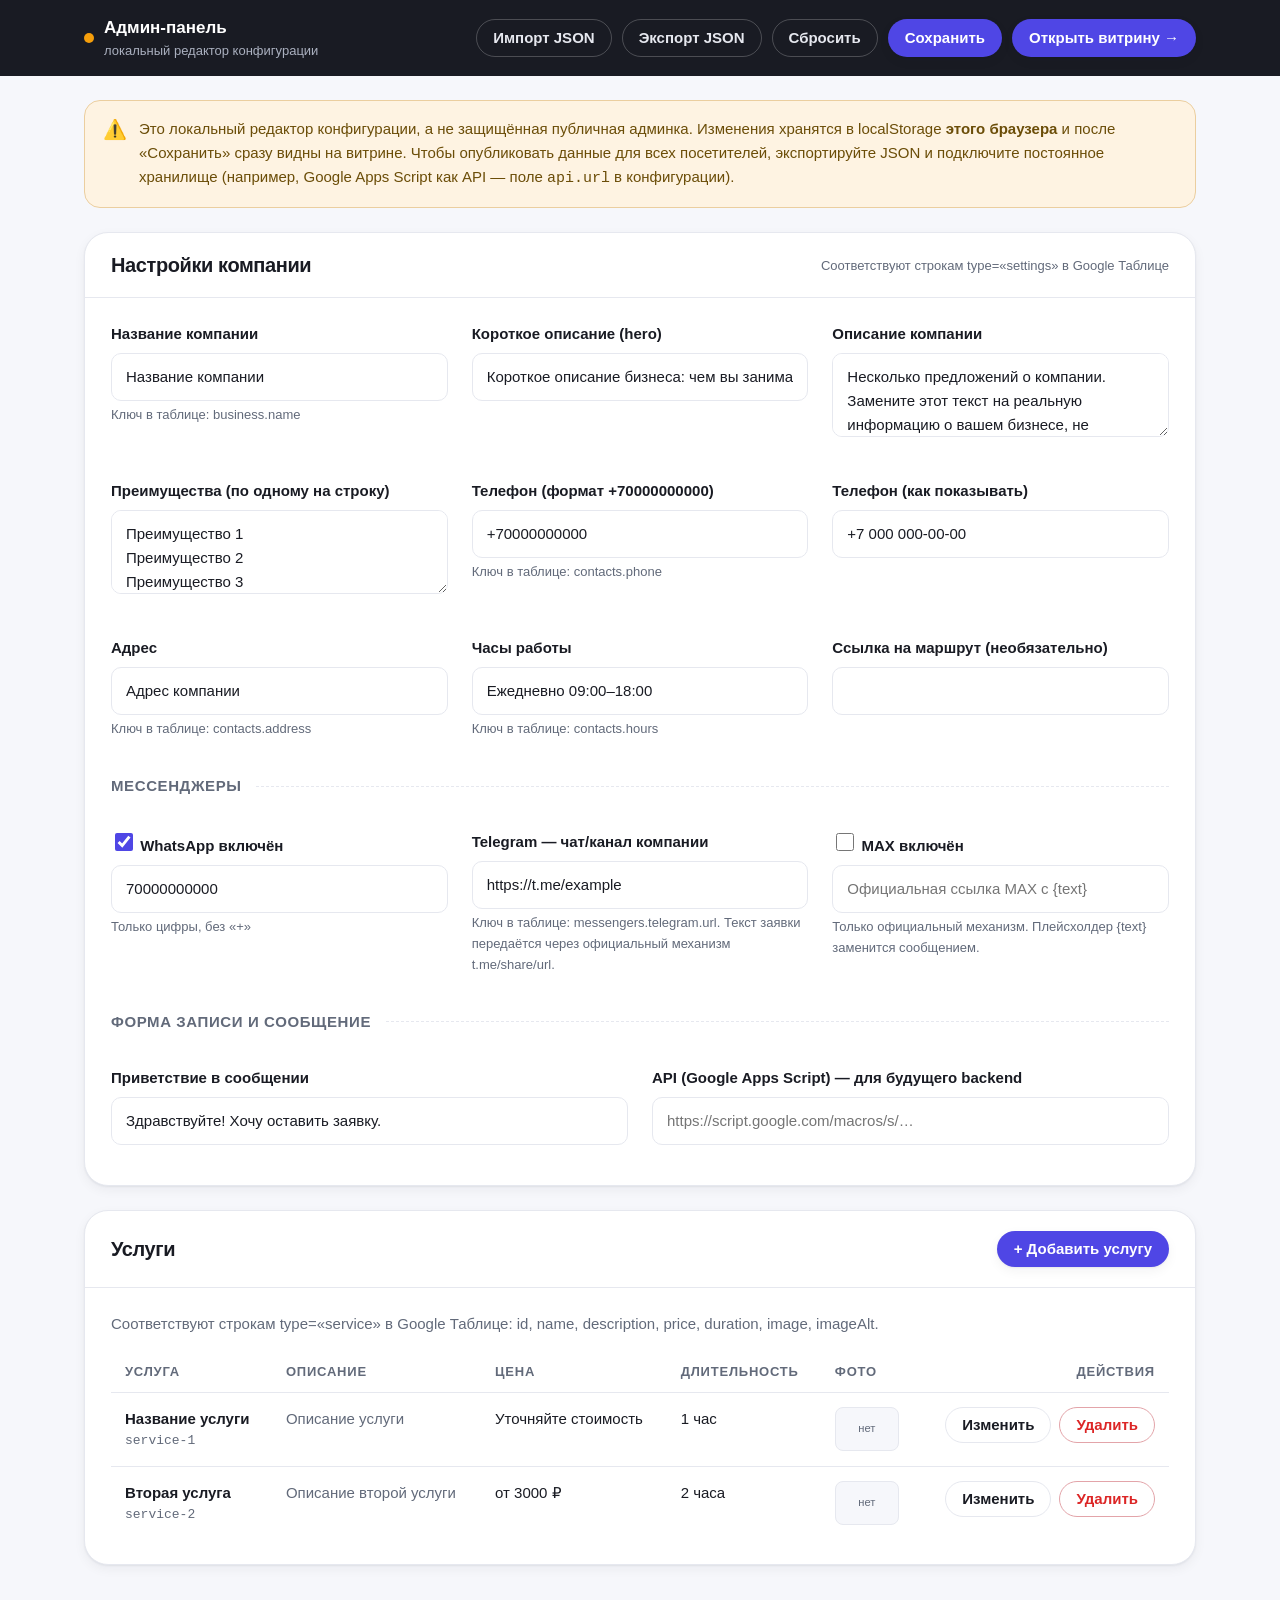
==== admin.html @ 51bff117 "Initialize business website project" ====
<!DOCTYPE html>
<html lang="ru">
<head>
  <meta charset="UTF-8" />
  <meta name="viewport" content="width=device-width, initial-scale=1.0" />
  <title>Админ-панель — локальный редактор конфигурации</title>
  <link rel="stylesheet" href="css/main.css" />
  <link rel="stylesheet" href="css/admin.css" />
</head>
<body class="admin-body">

  <!-- ======================= Верхняя панель ======================= -->
  <header class="admin-topbar">
    <div class="admin-topbar__inner">
      <div class="admin-topbar__title">
        <span class="dot" aria-hidden="true"></span>
        <span>
          Админ-панель
          <small id="admin-subtitle">локальный редактор конфигурации</small>
        </span>
      </div>
      <div class="admin-topbar__actions">
        <button class="btn btn--ghost" type="button" id="btn-import">Импорт JSON</button>
        <button class="btn btn--ghost" type="button" id="btn-export">Экспорт JSON</button>
        <button class="btn btn--ghost" type="button" id="btn-reset">Сбросить</button>
        <button class="btn btn--primary" type="button" id="btn-save">Сохранить</button>
        <a class="btn btn--primary" href="index.html">Открыть витрину →</a>
      </div>
    </div>
  </header>

  <div class="container">
    <div class="admin-banner" role="note">
      <span class="icon" aria-hidden="true">⚠️</span>
      <span>
        Это локальный редактор конфигурации, а не защищённая публичная админка.
        Изменения хранятся в localStorage <b>этого браузера</b> и после «Сохранить»
        сразу видны на витрине. Чтобы опубликовать данные для всех посетителей,
        экспортируйте JSON и подключите постоянное хранилище (например,
        Google Apps Script как API — поле <code>api.url</code> в конфигурации).
      </span>
    </div>
  </div>

  <main class="admin-main">

    <!-- ======================= Настройки ======================= -->
    <section class="panel" id="panel-settings">
      <div class="panel__head">
        <h2>Настройки компании</h2>
        <span class="hint">Соответствуют строкам type=«settings» в Google Таблице</span>
      </div>
      <div class="panel__body">
        <div class="settings-grid">
          <div class="field">
            <label for="set-name">Название компании</label>
            <input type="text" id="set-name" data-setting="business.name" />
            <span class="desc">Ключ в таблице: business.name</span>
          </div>

          <div class="field">
            <label for="set-tagline">Короткое описание (hero)</label>
            <input type="text" id="set-tagline" data-setting="business.tagline" />
          </div>

          <div class="field">
            <label for="set-description">Описание компании</label>
            <textarea id="set-description" data-setting="business.description"></textarea>
          </div>

          <div class="field">
            <label for="set-features">Преимущества (по одному на строку)</label>
            <textarea id="set-features" data-setting="business.features.list"></textarea>
          </div>

          <div class="field">
            <label for="set-phone">Телефон (формат +70000000000)</label>
            <input type="text" id="set-phone" data-setting="contacts.phone" />
            <span class="desc">Ключ в таблице: contacts.phone</span>
          </div>

          <div class="field">
            <label for="set-phone-display">Телефон (как показывать)</label>
            <input type="text" id="set-phone-display" data-setting="contacts.phoneDisplay" />
          </div>

          <div class="field">
            <label for="set-address">Адрес</label>
            <input type="text" id="set-address" data-setting="contacts.address" />
            <span class="desc">Ключ в таблице: contacts.address</span>
          </div>

          <div class="field">
            <label for="set-hours">Часы работы</label>
            <input type="text" id="set-hours" data-setting="contacts.hours" />
            <span class="desc">Ключ в таблице: contacts.hours</span>
          </div>

          <div class="field">
            <label for="set-map">Ссылка на маршрут (необязательно)</label>
            <input type="text" id="set-map" data-setting="contacts.mapUrl" />
          </div>

          <fieldset class="fieldset">
            <legend>Мессенджеры</legend>
            <div class="settings-grid">
              <div class="field">
                <label class="field--check">
                  <input type="checkbox" id="set-wa-enabled" data-setting="messengers.whatsapp.enabled" />
                  WhatsApp включён
                </label>
                <input type="text" id="set-wa-phone" data-setting="messengers.whatsapp.phone"
                       placeholder="70000000000" aria-label="Телефон WhatsApp (только цифры)" />
                <span class="desc">Только цифры, без «+»</span>
              </div>

              <div class="field">
                <label for="set-tg-chat">Telegram — чат/канал компании</label>
                <input type="text" id="set-tg-chat" data-setting="messengers.telegram.chatUrl" />
                <span class="desc">Ключ в таблице: messengers.telegram.url. Текст заявки передаётся
                  через официальный механизм t.me/share/url.</span>
              </div>

              <div class="field">
                <label class="field--check">
                  <input type="checkbox" id="set-max-enabled" data-setting="messengers.max.enabled" />
                  MAX включён
                </label>
                <input type="text" id="set-max-template" data-setting="messengers.max.linkTemplate"
                       placeholder="Официальная ссылка MAX с {text}" aria-label="Шаблон ссылки MAX" />
                <span class="desc">Только официальный механизм. Плейсхолдер {text} заменится сообщением.</span>
              </div>
            </div>
          </fieldset>

          <fieldset class="fieldset">
            <legend>Форма записи и сообщение</legend>
            <div class="settings-grid">
              <div class="field">
                <label for="set-greeting">Приветствие в сообщении</label>
                <input type="text" id="set-greeting" data-setting="booking.message.greeting" />
              </div>
              <div class="field">
                <label for="set-api">API (Google Apps Script) — для будущего backend</label>
                <input type="text" id="set-api" data-setting="api.url" placeholder="https://script.google.com/macros/s/…" />
              </div>
            </div>
          </fieldset>
        </div>
      </div>
    </section>

    <!-- ======================= Услуги ======================= -->
    <section class="panel" id="panel-services">
      <div class="panel__head">
        <h2>Услуги</h2>
        <button class="btn btn--primary btn--sm" type="button" id="btn-add-service">+ Добавить услугу</button>
      </div>
      <div class="panel__body">
        <p class="hint" style="color:var(--c-muted);font-size:var(--text-sm);margin:0 0 16px">
          Соответствуют строкам type=«service» в Google Таблице: id, name, description,
          price, duration, image, imageAlt.
        </p>
        <div class="table-wrap">
          <table class="services">
            <thead>
              <tr>
                <th>Услуга</th>
                <th>Описание</th>
                <th>Цена</th>
                <th>Длительность</th>
                <th>Фото</th>
                <th style="text-align:right">Действия</th>
              </tr>
            </thead>
            <tbody id="services-tbody"></tbody>
          </table>
          <div class="empty-state" id="services-empty" hidden>
            Услуг пока нет. Нажмите «Добавить услугу».
          </div>
        </div>
      </div>
    </section>
  </main>

  <!-- ======================= Модальное окно услуги ======================= -->
  <div class="modal-overlay" id="service-overlay" hidden>
    <div class="modal modal--form" role="dialog" aria-modal="true" aria-labelledby="service-modal-title">
      <div class="modal__head">
        <h2 id="service-modal-title">Услуга</h2>
        <button class="close" type="button" data-close aria-label="Закрыть окно">✕</button>
      </div>
      <div class="modal__body">
        <form id="service-form" novalidate>
          <input type="hidden" id="svc-id" />

          <div class="field">
            <label for="svc-name">Название <span class="req" aria-hidden="true">*</span></label>
            <input type="text" id="svc-name" data-svc="name" />
            <p class="error-msg"></p>
          </div>

          <div class="field">
            <label for="svc-desc">Описание</label>
            <textarea id="svc-desc" data-svc="description"></textarea>
          </div>

          <div class="settings-grid" style="grid-template-columns:1fr 1fr">
            <div class="field">
              <label for="svc-price">Цена</label>
              <input type="text" id="svc-price" data-svc="price" placeholder="Уточняйте стоимость / от 3000 ₽" />
            </div>
            <div class="field">
              <label for="svc-duration">Длительность</label>
              <input type="text" id="svc-duration" data-svc="duration" placeholder="1 час" />
            </div>
          </div>

          <div class="settings-grid" style="grid-template-columns:1fr 1fr">
            <div class="field">
              <label for="svc-image">URL изображения</label>
              <input type="text" id="svc-image" data-svc="image" placeholder="images/service.jpg" />
            </div>
            <div class="field">
              <label for="svc-image-alt">Alt-текст изображения</label>
              <input type="text" id="svc-image-alt" data-svc="imageAlt" />
            </div>
          </div>
        </form>
      </div>
      <div class="modal__foot">
        <button class="btn btn--ghost" type="button" data-close>Отмена</button>
        <button class="btn btn--primary" type="button" id="svc-save">Сохранить услугу</button>
      </div>
    </div>
  </div>

  <input type="file" id="import-file" accept=".json,application/json" hidden />

  <script src="js/config.js"></script>
  <script src="js/common.js"></script>
  <script src="js/storage.js"></script>
  <script src="js/admin.js"></script>
</body>
</html>
---- css/main.css ----
/* =====================================================================
 * main.css — дизайн-токены и стили витрины (index.html).
 * Значения цветов дублируют config.js (design.colors) и могут быть
 * переопределены из конфигурации во время работы страницы.
 * ===================================================================== */

:root {
  /* Цвета */
  --c-primary: #4f46e5;
  --c-primary-dark: #4338ca;
  --c-primary-soft: rgba(79, 70, 229, 0.1);
  --c-accent: #f59e0b;
  --c-bg: #f6f7fb;
  --c-surface: #ffffff;
  --c-ink: #191b23;
  --c-muted: #626a7a;
  --c-line: #e6e8ef;
  --c-success: #16a34a;
  --c-danger: #dc2626;

  /* Геометрия */
  --radius-sm: 10px;
  --radius: 16px;
  --radius-lg: 24px;
  --shadow-sm: 0 1px 2px rgba(25, 27, 35, 0.06), 0 4px 12px rgba(25, 27, 35, 0.05);
  --shadow-md: 0 6px 16px rgba(25, 27, 35, 0.08), 0 16px 40px rgba(25, 27, 35, 0.08);
  --shadow-lg: 0 12px 32px rgba(25, 27, 35, 0.14), 0 32px 80px rgba(25, 27, 35, 0.12);

  /* Типографика */
  --font: 'Inter', -apple-system, 'Segoe UI', Roboto, 'Helvetica Neue', Arial, sans-serif;
  --text-xs: 0.8125rem;
  --text-sm: 0.9375rem;
  --text-md: 1.0625rem;
  --text-lg: 1.25rem;
  --text-xl: clamp(1.75rem, 4vw, 2.5rem);
  --text-hero: clamp(2.1rem, 5.5vw, 3.6rem);

  --header-h: 72px;
  --content-w: 1160px;
}

/* ---------- База ---------- */

*,
*::before,
*::after {
  box-sizing: border-box;
}

html {
  scroll-behavior: smooth;
}

body {
  margin: 0;
  font-family: var(--font);
  font-size: var(--text-md);
  line-height: 1.6;
  color: var(--c-ink);
  background: var(--c-bg);
  -webkit-font-smoothing: antialiased;
}

img {
  max-width: 100%;
  display: block;
}

a {
  color: var(--c-primary);
  text-decoration: none;
}

a:hover {
  text-decoration: underline;
}

h1,
h2,
h3 {
  line-height: 1.2;
  letter-spacing: -0.02em;
  margin: 0 0 0.5em;
}

h1 {
  font-size: var(--text-hero);
  font-weight: 800;
}

h2 {
  font-size: var(--text-xl);
  font-weight: 750;
}

p {
  margin: 0 0 1em;
}

:focus-visible {
  outline: 3px solid color-mix(in srgb, var(--c-primary) 45%, transparent);
  outline-offset: 2px;
  border-radius: 4px;
}

.container {
  max-width: var(--content-w);
  margin: 0 auto;
  padding: 0 24px;
}

.section {
  padding: 88px 0;
}

.section--tinted {
  background: var(--c-surface);
}

.section-head {
  max-width: 640px;
  margin-bottom: 44px;
}

.section-head .kicker {
  display: inline-block;
  font-size: var(--text-xs);
  font-weight: 700;
  letter-spacing: 0.08em;
  text-transform: uppercase;
  color: var(--c-primary);
  margin-bottom: 10px;
}

.section-head p {
  color: var(--c-muted);
  margin: 0;
}

/* ---------- Кнопки ---------- */

.btn {
  display: inline-flex;
  align-items: center;
  justify-content: center;
  gap: 8px;
  padding: 12px 22px;
  border: 1px solid transparent;
  border-radius: 999px;
  font: inherit;
  font-weight: 650;
  line-height: 1.2;
  cursor: pointer;
  transition: transform 0.15s ease, background-color 0.15s ease, border-color 0.15s ease,
    color 0.15s ease, box-shadow 0.15s ease;
  user-select: none;
}

.btn:hover {
  text-decoration: none;
  transform: translateY(-1px);
}

.btn:active {
  transform: translateY(0);
}

.btn--primary {
  background: var(--c-primary);
  color: #fff;
  box-shadow: var(--shadow-sm);
}

.btn--primary:hover {
  background: var(--c-primary-dark);
  box-shadow: var(--shadow-md);
}

.btn--ghost {
  background: transparent;
  border-color: var(--c-line);
  color: var(--c-ink);
}

.btn--ghost:hover {
  border-color: var(--c-primary);
  color: var(--c-primary);
}

.btn--whatsapp {
  background: #25d366;
  color: #fff;
}

.btn--whatsapp:hover {
  background: #1ebe5b;
}

.btn--telegram {
  background: #2aabee;
  color: #fff;
}

.btn--telegram:hover {
  background: #2296d3;
}

.btn--max {
  background: #6b4eff;
  color: #fff;
}

.btn--max:hover {
  background: #5b3df0;
}

.btn--sm {
  padding: 8px 16px;
  font-size: var(--text-sm);
}

.btn--block {
  width: 100%;
}

.btn:disabled {
  opacity: 0.55;
  cursor: not-allowed;
  transform: none;
}

/* ---------- Шапка ---------- */

.header {
  position: sticky;
  top: 0;
  z-index: 50;
  height: var(--header-h);
  background: color-mix(in srgb, var(--c-surface) 82%, transparent);
  backdrop-filter: blur(14px);
  -webkit-backdrop-filter: blur(14px);
  border-bottom: 1px solid var(--c-line);
}

.header__inner {
  height: 100%;
  display: flex;
  align-items: center;
  gap: 28px;
}

.logo {
  display: flex;
  align-items: center;
  gap: 10px;
  font-weight: 800;
  font-size: var(--text-lg);
  color: var(--c-ink);
  letter-spacing: -0.02em;
}

.logo:hover {
  text-decoration: none;
}

.logo__mark {
  width: 34px;
  height: 34px;
  border-radius: 10px;
  background: linear-gradient(135deg, var(--c-primary), #8b5cf6);
  color: #fff;
  display: grid;
  place-items: center;
  font-size: 0.95em;
}

.nav {
  display: flex;
  gap: 22px;
  margin-left: auto;
}

.nav a {
  color: var(--c-muted);
  font-weight: 550;
  font-size: var(--text-sm);
  transition: color 0.15s ease;
}

.nav a:hover {
  color: var(--c-ink);
  text-decoration: none;
}

.header__phone {
  font-weight: 700;
  color: var(--c-ink);
  white-space: nowrap;
}

.burger {
  display: none;
  flex-direction: column;
  gap: 5px;
  background: none;
  border: 0;
  padding: 10px 6px;
  cursor: pointer;
}

.burger span {
  display: block;
  width: 22px;
  height: 2px;
  border-radius: 2px;
  background: var(--c-ink);
  transition: transform 0.2s ease, opacity 0.2s ease;
}

.burger[aria-expanded='true'] span:nth-child(1) {
  transform: translateY(7px) rotate(45deg);
}

.burger[aria-expanded='true'] span:nth-child(2) {
  opacity: 0;
}

.burger[aria-expanded='true'] span:nth-child(3) {
  transform: translateY(-7px) rotate(-45deg);
}

/* ---------- Hero ---------- */

.hero {
  position: relative;
  overflow: hidden;
  padding: 96px 0 104px;
}

.hero::before {
  content: '';
  position: absolute;
  inset: 0;
  background:
    radial-gradient(48rem 24rem at 82% -10%, rgba(139, 92, 246, 0.16), transparent 60%),
    radial-gradient(40rem 22rem at -8% 18%, rgba(79, 70, 229, 0.14), transparent 60%);
  pointer-events: none;
}

.hero__grid {
  position: relative;
  display: grid;
  grid-template-columns: 1.15fr 0.85fr;
  gap: 56px;
  align-items: center;
}

.hero__badge {
  display: inline-flex;
  align-items: center;
  gap: 8px;
  background: var(--c-surface);
  border: 1px solid var(--c-line);
  border-radius: 999px;
  padding: 7px 16px;
  font-size: var(--text-xs);
  font-weight: 650;
  color: var(--c-muted);
  box-shadow: var(--shadow-sm);
  margin-bottom: 22px;
}

.hero__badge .dot {
  width: 8px;
  height: 8px;
  border-radius: 50%;
  background: var(--c-success);
  box-shadow: 0 0 0 3px rgba(22, 163, 74, 0.18);
}

.hero__title {
  margin-bottom: 18px;
}

.hero__title .accent {
  background: linear-gradient(120deg, var(--c-primary), #8b5cf6);
  -webkit-background-clip: text;
  background-clip: text;
  color: transparent;
}

.hero__text {
  color: var(--c-muted);
  font-size: var(--text-lg);
  max-width: 34em;
  margin-bottom: 30px;
}

.hero__actions {
  display: flex;
  flex-wrap: wrap;
  gap: 14px;
  margin-bottom: 26px;
}

.hero__trust {
  display: flex;
  flex-wrap: wrap;
  gap: 8px 26px;
  color: var(--c-muted);
  font-size: var(--text-sm);
}

.hero__trust .item {
  display: inline-flex;
  align-items: center;
  gap: 8px;
}

.hero__trust svg {
  color: var(--c-primary);
  flex: none;
}

.hero__visual {
  position: relative;
}

.hero__card {
  background: linear-gradient(160deg, var(--c-primary), #7c3aed 55%, #4338ca);
  border-radius: var(--radius-lg);
  padding: 42px 38px;
  color: #fff;
  box-shadow: var(--shadow-lg);
  min-height: 380px;
  display: flex;
  flex-direction: column;
  justify-content: flex-end;
  position: relative;
  overflow: hidden;
}

.hero__card::after {
  content: '';
  position: absolute;
  width: 340px;
  height: 340px;
  border-radius: 50%;
  border: 46px solid rgba(255, 255, 255, 0.08);
  top: -120px;
  right: -120px;
}

.hero__card .figure {
  position: relative;
  z-index: 1;
}

.hero__card .big {
  font-size: 3rem;
  line-height: 1;
  font-weight: 800;
  letter-spacing: -0.03em;
  margin-bottom: 10px;
}

.hero__card .small {
  opacity: 0.85;
  font-size: var(--text-sm);
}

.hero__float {
  position: absolute;
  background: var(--c-surface);
  border-radius: var(--radius);
  box-shadow: var(--shadow-md);
  padding: 14px 18px;
  font-size: var(--text-sm);
  display: flex;
  align-items: center;
  gap: 12px;
}

.hero__float--hours {
  left: -26px;
  bottom: 34px;
}

.hero__float--rating {
  right: -16px;
  top: 44px;
}

.hero__float .icon {
  width: 40px;
  height: 40px;
  border-radius: 12px;
  display: grid;
  place-items: center;
  background: var(--c-primary-soft);
  color: var(--c-primary);
  flex: none;
}

.hero__float .label {
  color: var(--c-muted);
  font-size: var(--text-xs);
}

.hero__float .value {
  font-weight: 700;
}

/* ---------- Услуги ---------- */

.services-grid {
  display: grid;
  grid-template-columns: repeat(auto-fill, minmax(270px, 1fr));
  gap: 22px;
}

.service-card {
  background: var(--c-surface);
  border: 1px solid var(--c-line);
  border-radius: var(--radius-lg);
  padding: 26px;
  box-shadow: var(--shadow-sm);
  display: flex;
  flex-direction: column;
  gap: 12px;
  transition: transform 0.2s ease, box-shadow 0.2s ease, border-color 0.2s ease;
}

.service-card:hover {
  transform: translateY(-4px);
  box-shadow: var(--shadow-md);
  border-color: color-mix(in srgb, var(--c-primary) 30%, var(--c-line));
}

.service-card__media {
  height: 150px;
  border-radius: var(--radius);
  overflow: hidden;
  background:
    radial-gradient(18rem 8rem at 20% 0%, rgba(79, 70, 229, 0.16), transparent 60%),
    radial-gradient(16rem 8rem at 90% 100%, rgba(245, 158, 11, 0.14), transparent 60%),
    var(--c-bg);
  position: relative;
}

.service-card__media img {
  width: 100%;
  height: 100%;
  object-fit: cover;
}

.service-card__media .placeholder {
  position: absolute;
  inset: 0;
  display: grid;
  place-items: center;
  color: var(--c-primary);
}

.service-card__meta {
  display: flex;
  align-items: center;
  justify-content: space-between;
  gap: 10px;
}

.service-card h3 {
  margin: 0;
  font-size: var(--text-lg);
}

.badge {
  display: inline-block;
  background: var(--c-primary-soft);
  color: var(--c-primary);
  font-weight: 700;
  font-size: var(--text-xs);
  padding: 5px 12px;
  border-radius: 999px;
  white-space: nowrap;
}

.badge--price {
  background: color-mix(in srgb, var(--c-accent) 14%, transparent);
  color: #92610a;
}

.service-card__desc {
  color: var(--c-muted);
  font-size: var(--text-sm);
  margin: 0;
  flex: 1;
}

.service-card__footer {
  display: flex;
  align-items: center;
  justify-content: space-between;
  gap: 12px;
  margin-top: auto;
  padding-top: 8px;
  border-top: 1px solid var(--c-line);
}

.service-card__duration {
  display: inline-flex;
  align-items: center;
  gap: 6px;
  color: var(--c-muted);
  font-size: var(--text-sm);
}

/* ---------- О компании ---------- */

.about-grid {
  display: grid;
  grid-template-columns: 1fr 1fr;
  gap: 56px;
  align-items: center;
}

.about-media {
  border-radius: var(--radius-lg);
  background:
    radial-gradient(20rem 12rem at 80% 10%, rgba(139, 92, 246, 0.18), transparent 60%),
    linear-gradient(160deg, #eef0fb, #fdf6ea);
  min-height: 360px;
  display: grid;
  place-items: center;
  color: var(--c-muted);
  font-size: var(--text-sm);
  box-shadow: var(--shadow-sm);
}

.feature-list {
  list-style: none;
  margin: 0 0 28px;
  padding: 0;
  display: grid;
  gap: 14px;
}

.feature-list li {
  display: flex;
  gap: 12px;
  align-items: flex-start;
}

.feature-list .check {
  flex: none;
  width: 26px;
  height: 26px;
  border-radius: 50%;
  background: var(--c-primary-soft);
  color: var(--c-primary);
  display: grid;
  place-items: center;
  margin-top: 2px;
}

.feature-list .text {
  font-weight: 600;
}

.feature-list .text small {
  display: block;
  font-weight: 400;
  color: var(--c-muted);
}

/* ---------- Контакты ---------- */

.contacts-grid {
  display: grid;
  grid-template-columns: repeat(auto-fit, minmax(240px, 1fr));
  gap: 22px;
}

.contact-card {
  background: var(--c-surface);
  border: 1px solid var(--c-line);
  border-radius: var(--radius-lg);
  padding: 26px;
  box-shadow: var(--shadow-sm);
}

.contact-card .icon {
  width: 44px;
  height: 44px;
  border-radius: 14px;
  background: var(--c-primary-soft);
  color: var(--c-primary);
  display: grid;
  place-items: center;
  margin-bottom: 16px;
}

.contact-card h3 {
  font-size: var(--text-md);
  margin-bottom: 6px;
}

.contact-card p {
  color: var(--c-muted);
  font-size: var(--text-sm);
  margin: 0;
}

.contact-card a {
  font-weight: 600;
}

.messenger-row {
  display: flex;
  flex-wrap: wrap;
  gap: 10px;
  margin-top: 28px;
}

/* ---------- Футер ---------- */

.footer {
  background: #12141c;
  color: #b9bfcc;
  padding: 56px 0 32px;
}

.footer a {
  color: #b9bfcc;
}

.footer a:hover {
  color: #fff;
}

.footer__grid {
  display: grid;
  grid-template-columns: 2fr 1fr 1fr;
  gap: 40px;
  padding-bottom: 36px;
  border-bottom: 1px solid rgba(255, 255, 255, 0.08);
}

.footer h4 {
  color: #fff;
  margin: 0 0 14px;
  font-size: var(--text-sm);
  letter-spacing: 0.04em;
  text-transform: uppercase;
}

.footer ul {
  list-style: none;
  margin: 0;
  padding: 0;
  display: grid;
  gap: 10px;
  font-size: var(--text-sm);
}

.footer__bottom {
  padding-top: 24px;
  display: flex;
  flex-wrap: wrap;
  gap: 12px 28px;
  justify-content: space-between;
  font-size: var(--text-xs);
  color: #7d8494;
}

/* ---------- Модальное окно ---------- */

.modal-overlay {
  position: fixed;
  inset: 0;
  z-index: 100;
  background: rgba(18, 20, 28, 0.55);
  backdrop-filter: blur(6px);
  -webkit-backdrop-filter: blur(6px);
  display: flex;
  align-items: center;
  justify-content: center;
  padding: 20px;
  opacity: 0;
  pointer-events: none;
  transition: opacity 0.2s ease;
}

.modal-overlay.is-open {
  opacity: 1;
  pointer-events: auto;
}

.modal {
  background: var(--c-surface);
  border-radius: var(--radius-lg);
  box-shadow: var(--shadow-lg);
  width: 100%;
  max-width: 640px;
  max-height: calc(100vh - 40px);
  display: flex;
  flex-direction: column;
  transform: translateY(14px) scale(0.98);
  transition: transform 0.22s ease;
}

.modal-overlay.is-open .modal {
  transform: translateY(0) scale(1);
}

.modal__head {
  display: flex;
  align-items: flex-start;
  justify-content: space-between;
  gap: 16px;
  padding: 26px 30px 0;
}

.modal__head h2 {
  margin: 0;
}

.modal__head .close {
  flex: none;
  width: 38px;
  height: 38px;
  border-radius: 50%;
  border: 1px solid var(--c-line);
  background: var(--c-surface);
  cursor: pointer;
  font-size: 1.1rem;
  color: var(--c-muted);
  transition: background-color 0.15s ease, color 0.15s ease;
}

.modal__head .close:hover {
  background: var(--c-bg);
  color: var(--c-ink);
}

.modal__body {
  padding: 18px 30px 26px;
  overflow-y: auto;
}

.modal__intro {
  color: var(--c-muted);
  font-size: var(--text-sm);
  margin: 0 0 20px;
}

.field {
  margin-bottom: 16px;
}

.field label {
  display: block;
  font-weight: 650;
  font-size: var(--text-sm);
  margin-bottom: 7px;
}

.field label .req {
  color: var(--c-danger);
}

.field input,
.field select,
.field textarea {
  width: 100%;
  font: inherit;
  font-size: var(--text-sm);
  color: var(--c-ink);
  background: var(--c-surface);
  border: 1px solid var(--c-line);
  border-radius: var(--radius-sm);
  padding: 11px 14px;
  transition: border-color 0.15s ease, box-shadow 0.15s ease;
}

.field textarea {
  min-height: 84px;
  resize: vertical;
}

.field input:focus,
.field select:focus,
.field textarea:focus {
  outline: none;
  border-color: var(--c-primary);
  box-shadow: 0 0 0 3px var(--c-primary-soft);
}

.field .error-msg {
  display: none;
  color: var(--c-danger);
  font-size: var(--text-xs);
  margin-top: 6px;
}

.field.is-invalid input,
.field.is-invalid select,
.field.is-invalid textarea {
  border-color: var(--c-danger);
}

.field.is-invalid .error-msg {
  display: block;
}

/* Предпросмотр сообщения */

.preview {
  background: var(--c-bg);
  border: 1px solid var(--c-line);
  border-radius: var(--radius);
  padding: 16px 18px;
  margin-top: 6px;
}

.preview__label {
  font-size: var(--text-xs);
  font-weight: 700;
  letter-spacing: 0.06em;
  text-transform: uppercase;
  color: var(--c-muted);
  margin-bottom: 8px;
}

.preview__text {
  font-size: var(--text-sm);
  white-space: pre-wrap;
  word-break: break-word;
  font-family: var(--font);
}

.preview__text:empty::before {
  content: 'Сообщение появится здесь…';
  color: var(--c-muted);
}

.send-row {
  display: grid;
  grid-template-columns: repeat(auto-fit, minmax(150px, 1fr));
  gap: 10px;
  margin-top: 16px;
}

.modal__note {
  margin: 14px 0 0;
  font-size: var(--text-xs);
  color: var(--c-muted);
}

/* ---------- Тост-уведомления ---------- */

.toast-host {
  position: fixed;
  right: 20px;
  bottom: 20px;
  z-index: 200;
  display: flex;
  flex-direction: column;
  gap: 10px;
  max-width: min(92vw, 360px);
}

.toast {
  background: var(--c-ink);
  color: #fff;
  border-radius: var(--radius-sm);
  padding: 13px 18px;
  font-size: var(--text-sm);
  box-shadow: var(--shadow-lg);
  opacity: 1;
  transition: opacity 0.3s ease, transform 0.3s ease;
}

.toast--ok::before {
  content: '✓ ';
  color: #4ade80;
  font-weight: 800;
}

.toast--error::before {
  content: '✕ ';
  color: #f87171;
  font-weight: 800;
}

.toast--hide {
  opacity: 0;
  transform: translateY(6px);
}

/* ---------- Адаптив ---------- */

@media (max-width: 980px) {
  .hero__grid {
    grid-template-columns: 1fr;
    gap: 40px;
  }

  .hero__visual {
    max-width: 480px;
  }

  .about-grid {
    grid-template-columns: 1fr;
    gap: 32px;
  }

  .footer__grid {
    grid-template-columns: 1fr 1fr;
  }

  .header__phone {
    display: none;
  }
}

@media (max-width: 760px) {
  .nav {
    position: fixed;
    top: var(--header-h);
    left: 0;
    right: 0;
    flex-direction: column;
    gap: 0;
    background: var(--c-surface);
    border-bottom: 1px solid var(--c-line);
    padding: 8px 0;
    transform: translateY(-8px);
    opacity: 0;
    pointer-events: none;
    transition: opacity 0.2s ease, transform 0.2s ease;
  }

  .nav.is-open {
    opacity: 1;
    transform: translateY(0);
    pointer-events: auto;
  }

  .nav a {
    padding: 13px 24px;
  }

  .burger {
    display: flex;
    margin-left: auto;
  }

  .header__cta {
    display: none;
  }

  .section {
    padding: 64px 0;
  }

  .hero {
    padding: 64px 0 72px;
  }

  .hero__float--hours {
    left: 0;
  }

  .hero__float--rating {
    right: 0;
  }

  .footer__grid {
    grid-template-columns: 1fr;
    gap: 28px;
  }

  .modal__head,
  .modal__body {
    padding-left: 20px;
    padding-right: 20px;
  }
}

/* ---------- Доступность ---------- */

@media (prefers-reduced-motion: reduce) {
  html {
    scroll-behavior: auto;
  }

  *,
  *::before,
  *::after {
    animation-duration: 0.01ms !important;
    animation-iteration-count: 1 !important;
    transition-duration: 0.01ms !important;
  }
}
---- css/admin.css ----
/* =====================================================================
 * admin.css — стили локальной админ-панели (admin.html).
 * Подключается ПОСЛЕ main.css и использует его дизайн-токены.
 * ===================================================================== */

.admin-body {
  background: var(--c-bg);
}

/* ---------- Верхняя панель ---------- */

.admin-topbar {
  position: sticky;
  top: 0;
  z-index: 50;
  background: var(--c-ink);
  color: #fff;
}

.admin-topbar__inner {
  max-width: var(--content-w);
  margin: 0 auto;
  padding: 14px 24px;
  display: flex;
  align-items: center;
  gap: 18px;
  flex-wrap: wrap;
}

.admin-topbar__title {
  display: flex;
  align-items: center;
  gap: 10px;
  font-weight: 750;
  font-size: var(--text-md);
}

.admin-topbar__title .dot {
  width: 10px;
  height: 10px;
  border-radius: 50%;
  background: var(--c-accent);
}

.admin-topbar__title small {
  display: block;
  font-size: var(--text-xs);
  font-weight: 500;
  color: #aab0bf;
}

.admin-topbar__actions {
  margin-left: auto;
  display: flex;
  gap: 10px;
  flex-wrap: wrap;
}

.admin-topbar .btn {
  font-size: var(--text-sm);
  padding: 9px 16px;
}

.admin-topbar .btn--ghost {
  border-color: rgba(255, 255, 255, 0.22);
  color: #e6e8ef;
}

.admin-topbar .btn--ghost:hover {
  border-color: #fff;
  color: #fff;
}

/* ---------- Информационный баннер ---------- */

.admin-banner {
  display: flex;
  gap: 12px;
  align-items: flex-start;
  background: color-mix(in srgb, var(--c-accent) 12%, var(--c-surface));
  border: 1px solid color-mix(in srgb, var(--c-accent) 35%, var(--c-line));
  border-radius: var(--radius);
  padding: 16px 18px;
  margin: 24px 0 0;
  font-size: var(--text-sm);
  color: #6b4d08;
}

.admin-banner .icon {
  flex: none;
  font-size: 1.2rem;
  line-height: 1.4;
}

/* ---------- Раскладка ---------- */

.admin-main {
  max-width: var(--content-w);
  margin: 0 auto;
  padding: 24px 24px 80px;
  display: grid;
  gap: 24px;
}

.panel {
  background: var(--c-surface);
  border: 1px solid var(--c-line);
  border-radius: var(--radius-lg);
  box-shadow: var(--shadow-sm);
  overflow: hidden;
}

.panel__head {
  display: flex;
  align-items: center;
  justify-content: space-between;
  gap: 16px;
  padding: 20px 26px;
  border-bottom: 1px solid var(--c-line);
}

.panel__head h2 {
  margin: 0;
  font-size: var(--text-lg);
}

.panel__head .hint {
  color: var(--c-muted);
  font-size: var(--text-xs);
  font-weight: 500;
  margin-top: 3px;
}

.panel__body {
  padding: 24px 26px;
}

/* ---------- Формы настроек ---------- */

.settings-grid {
  display: grid;
  grid-template-columns: repeat(auto-fit, minmax(300px, 1fr));
  gap: 18px 24px;
}

.fieldset {
  grid-column: 1 / -1;
  border: 0;
  margin: 0;
  padding: 18px 0 0;
  border-top: 1px dashed var(--c-line);
}

.fieldset legend {
  font-weight: 750;
  font-size: var(--text-sm);
  padding: 0 14px 0 0;
  color: var(--c-muted);
  letter-spacing: 0.04em;
  text-transform: uppercase;
}

.fieldset .settings-grid {
  margin-top: 14px;
}

.field--check {
  display: flex;
  align-items: center;
  gap: 10px;
  font-weight: 600;
  font-size: var(--text-sm);
}

.field--check input {
  width: 18px;
  height: 18px;
  accent-color: var(--c-primary);
}

.field .desc {
  display: block;
  color: var(--c-muted);
  font-size: var(--text-xs);
  font-weight: 400;
  margin-top: 4px;
}

/* ---------- Таблица услуг ---------- */

.table-wrap {
  overflow-x: auto;
}

table.services {
  width: 100%;
  border-collapse: collapse;
  font-size: var(--text-sm);
  min-width: 720px;
}

table.services th {
  text-align: left;
  font-size: var(--text-xs);
  letter-spacing: 0.06em;
  text-transform: uppercase;
  color: var(--c-muted);
  padding: 10px 14px;
  border-bottom: 1px solid var(--c-line);
}

table.services td {
  padding: 14px;
  border-bottom: 1px solid var(--c-line);
  vertical-align: top;
}

table.services tr:last-child td {
  border-bottom: 0;
}

table.services tbody tr {
  transition: background-color 0.15s ease;
}

table.services tbody tr:hover {
  background: var(--c-bg);
}

.service-cell__name {
  font-weight: 700;
}

.service-cell__id {
  display: block;
  color: var(--c-muted);
  font-size: var(--text-xs);
  font-family: ui-monospace, 'Cascadia Code', Consolas, monospace;
}

.service-cell__muted {
  color: var(--c-muted);
}

.thumb {
  width: 64px;
  height: 44px;
  border-radius: 8px;
  object-fit: cover;
  border: 1px solid var(--c-line);
  background: var(--c-bg);
}

.thumb--empty {
  display: grid;
  place-items: center;
  color: var(--c-muted);
  font-size: 0.7rem;
}

.row-actions {
  display: flex;
  gap: 8px;
  white-space: nowrap;
}

.btn--danger {
  background: transparent;
  border-color: color-mix(in srgb, var(--c-danger) 35%, var(--c-line));
  color: var(--c-danger);
}

.btn--danger:hover {
  background: var(--c-danger);
  border-color: var(--c-danger);
  color: #fff;
}

.empty-state {
  padding: 40px 20px;
  text-align: center;
  color: var(--c-muted);
  font-size: var(--text-sm);
}

/* ---------- Модальное окно услуги ---------- */

.modal--form {
  max-width: 560px;
}

.modal__foot {
  display: flex;
  justify-content: flex-end;
  gap: 10px;
  padding: 0 30px 26px;
}

@media (max-width: 760px) {
  .modal__foot,
  .modal__head,
  .modal__body {
    padding-left: 20px;
    padding-right: 20px;
  }

  .admin-topbar__actions {
    margin-left: 0;
    width: 100%;
  }

  .panel__head,
  .panel__body {
    padding: 18px;
  }
}
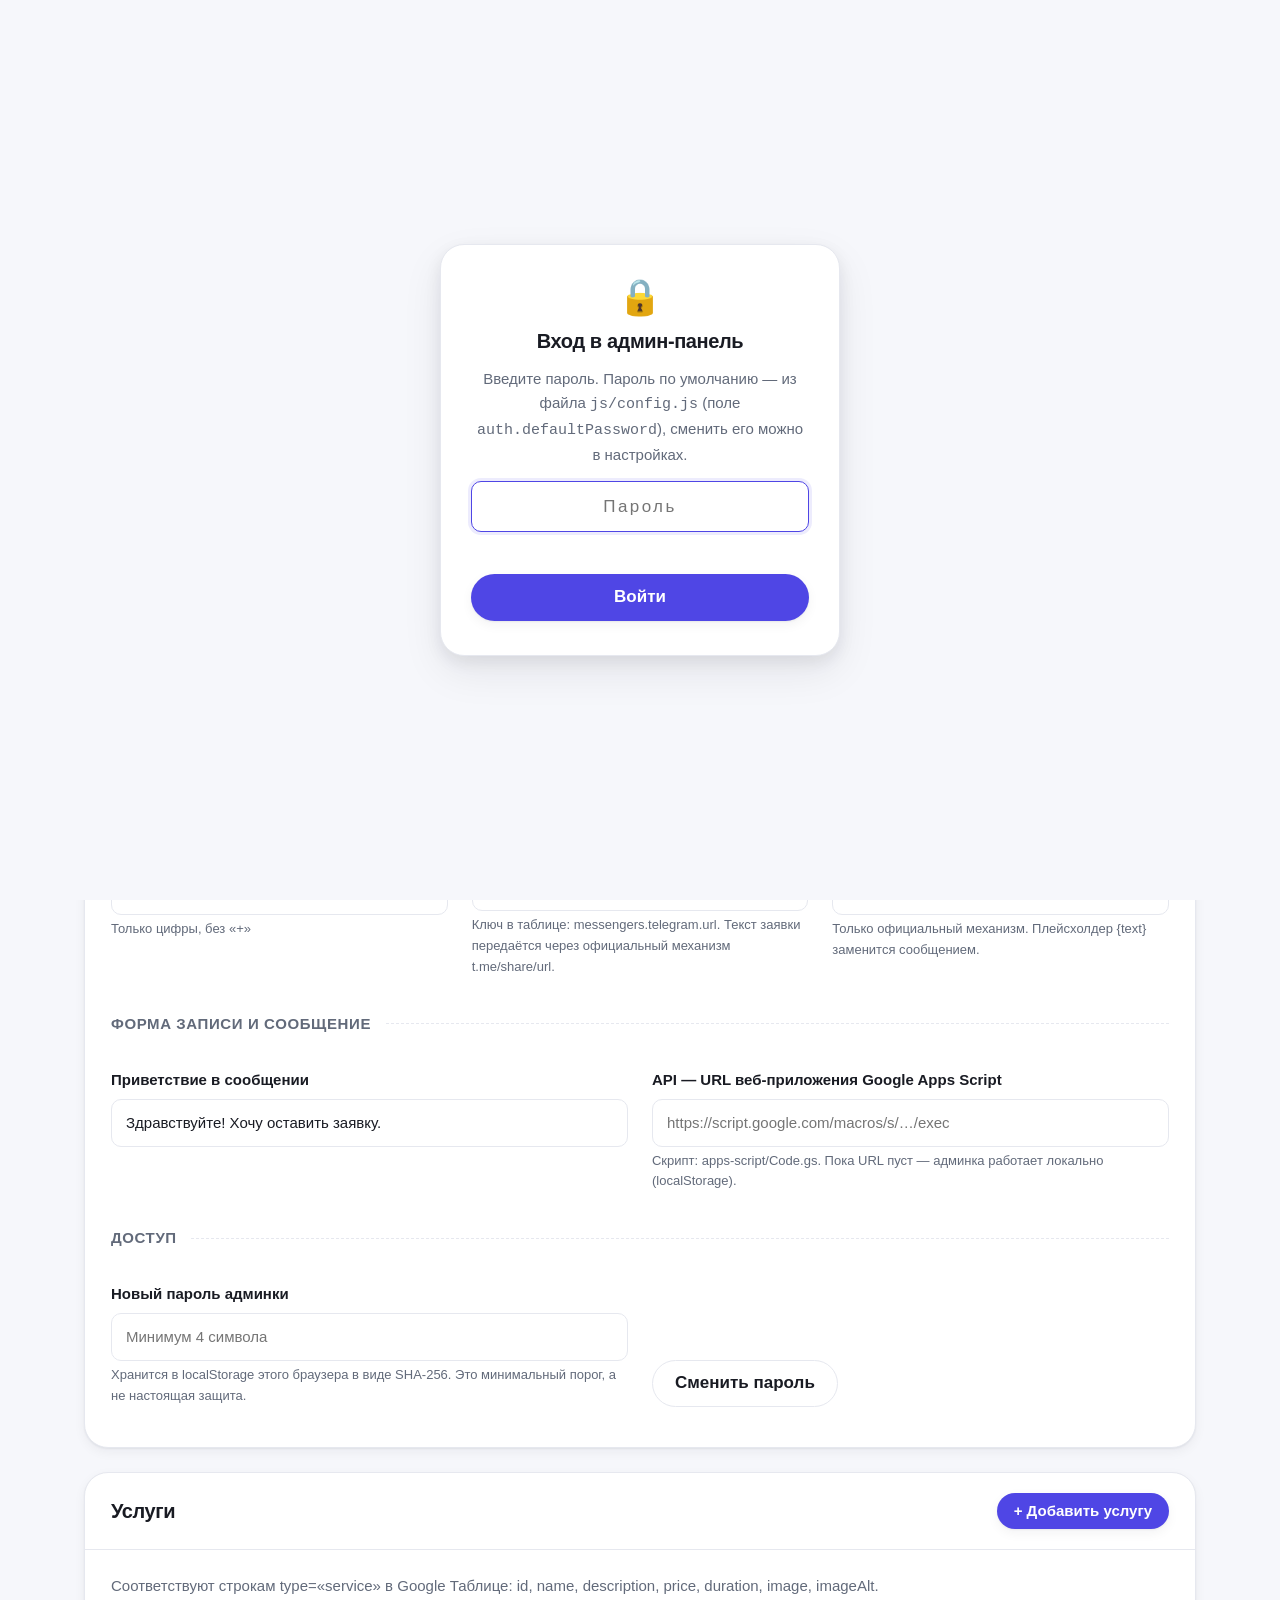
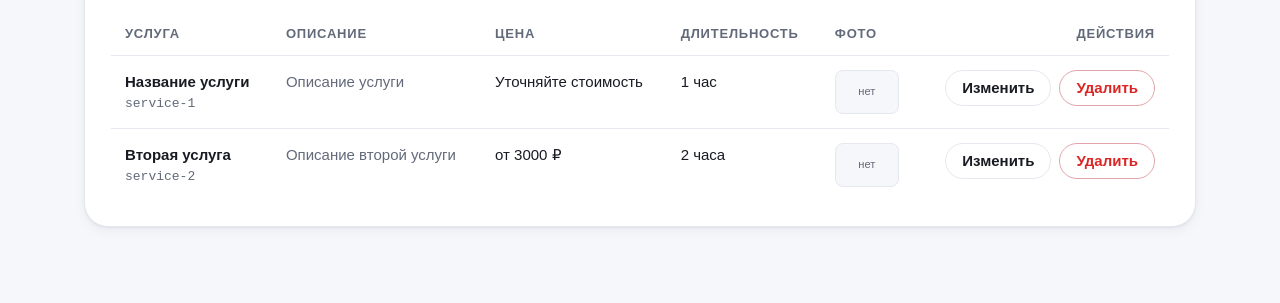
==== commit 5fc04b3a: "feat: add admin authentication and Sheets sync Co-authored-by: Copilot <223556219+Copilot@users.nore" ====
--- a/admin.html
+++ b/admin.html
@@ -9,6 +9,22 @@
 </head>
 <body class="admin-body">
 
+  <!-- ======================= Экран входа (пароль) ======================= -->
+  <div class="admin-lock" id="admin-lock">
+    <form class="admin-lock__card" id="lock-form" novalidate>
+      <span class="admin-lock__icon" aria-hidden="true">🔒</span>
+      <h1>Вход в админ-панель</h1>
+      <p class="admin-lock__hint">
+        Введите пароль. Пароль по умолчанию — из файла <code>js/config.js</code>
+        (поле <code>auth.defaultPassword</code>), сменить его можно в настройках.
+      </p>
+      <input type="password" id="lock-password" placeholder="Пароль"
+             autocomplete="current-password" autofocus />
+      <p class="error-msg" id="lock-error" role="alert"></p>
+      <button class="btn btn--primary btn--block" type="submit">Войти</button>
+    </form>
+  </div>
+
   <!-- ======================= Верхняя панель ======================= -->
   <header class="admin-topbar">
     <div class="admin-topbar__inner">
@@ -20,8 +36,8 @@
         </span>
       </div>
       <div class="admin-topbar__actions">
-        <button class="btn btn--ghost" type="button" id="btn-import">Импорт JSON</button>
-        <button class="btn btn--ghost" type="button" id="btn-export">Экспорт JSON</button>
+        <button class="btn btn--ghost" type="button" id="btn-load-sheet">Загрузить из таблицы</button>
+        <button class="btn btn--ghost" type="button" id="btn-save-sheet">Сохранить в таблицу</button>
         <button class="btn btn--ghost" type="button" id="btn-reset">Сбросить</button>
         <button class="btn btn--primary" type="button" id="btn-save">Сохранить</button>
         <a class="btn btn--primary" href="index.html">Открыть витрину →</a>
@@ -33,11 +49,12 @@
     <div class="admin-banner" role="note">
       <span class="icon" aria-hidden="true">⚠️</span>
       <span>
-        Это локальный редактор конфигурации, а не защищённая публичная админка.
-        Изменения хранятся в localStorage <b>этого браузера</b> и после «Сохранить»
-        сразу видны на витрине. Чтобы опубликовать данные для всех посетителей,
-        экспортируйте JSON и подключите постоянное хранилище (например,
-        Google Apps Script как API — поле <code>api.url</code> в конфигурации).
+        «Сохранить» записывает данные в localStorage <b>этого браузера</b> — витрина
+        сразу их увидит. «Сохранить в таблицу» / «Загрузить из таблицы» работают с
+        Google Таблицей через Apps Script — укажите URL веб-приложения в поле
+        <code>api.url</code> (раздел «Форма записи и сообщение» ниже, скрипт —
+        <code>apps-script/Code.gs</code>). Пароль — лишь минимальный порог, а не
+        настоящая защита.
       </span>
     </div>
   </div>
@@ -141,8 +158,27 @@
                 <input type="text" id="set-greeting" data-setting="booking.message.greeting" />
               </div>
               <div class="field">
-                <label for="set-api">API (Google Apps Script) — для будущего backend</label>
-                <input type="text" id="set-api" data-setting="api.url" placeholder="https://script.google.com/macros/s/…" />
+                <label for="set-api">API — URL веб-приложения Google Apps Script</label>
+                <input type="text" id="set-api" data-setting="api.url"
+                       placeholder="https://script.google.com/macros/s/…/exec" />
+                <span class="desc">Скрипт: apps-script/Code.gs. Пока URL пуст — админка работает
+                  локально (localStorage).</span>
+              </div>
+            </div>
+          </fieldset>
+
+          <fieldset class="fieldset">
+            <legend>Доступ</legend>
+            <div class="settings-grid">
+              <div class="field">
+                <label for="set-new-pass">Новый пароль админки</label>
+                <input type="password" id="set-new-pass" autocomplete="new-password"
+                       placeholder="Минимум 4 символа" />
+                <span class="desc">Хранится в localStorage этого браузера в виде SHA-256.
+                  Это минимальный порог, а не настоящая защита.</span>
+              </div>
+              <div class="field" style="align-self:end">
+                <button class="btn btn--ghost" type="button" id="btn-change-pass">Сменить пароль</button>
               </div>
             </div>
           </fieldset>
@@ -235,8 +271,6 @@
     </div>
   </div>
 
-  <input type="file" id="import-file" accept=".json,application/json" hidden />
-
   <script src="js/config.js"></script>
   <script src="js/common.js"></script>
   <script src="js/storage.js"></script>
--- a/css/main.css
+++ b/css/main.css
@@ -482,13 +482,13 @@
 }
 
 .hero__float--hours {
-  left: -26px;
-  bottom: 34px;
+  left: -18px;
+  bottom: -26px;
 }
 
 .hero__float--rating {
   right: -16px;
-  top: 44px;
+  top: -26px;
 }
 
 .hero__float .icon {
--- a/css/admin.css
+++ b/css/admin.css
@@ -283,6 +283,72 @@
   font-size: var(--text-sm);
 }
 
+/* ---------- Экран входа (пароль) ---------- */
+
+.admin-lock {
+  position: fixed;
+  inset: 0;
+  z-index: 300;
+  background: var(--c-bg);
+  display: flex;
+  align-items: center;
+  justify-content: center;
+  padding: 20px;
+}
+
+.admin-lock__card {
+  background: var(--c-surface);
+  border: 1px solid var(--c-line);
+  border-radius: var(--radius-lg);
+  box-shadow: var(--shadow-md);
+  padding: 34px 30px;
+  width: 100%;
+  max-width: 400px;
+  display: grid;
+  gap: 14px;
+  text-align: center;
+}
+
+.admin-lock__icon {
+  font-size: 2.2rem;
+  line-height: 1;
+}
+
+.admin-lock__card h1 {
+  font-size: var(--text-lg);
+  margin: 0;
+}
+
+.admin-lock__hint {
+  color: var(--c-muted);
+  font-size: var(--text-sm);
+  margin: 0;
+}
+
+.admin-lock__card input {
+  width: 100%;
+  font: inherit;
+  font-size: var(--text-md);
+  text-align: center;
+  letter-spacing: 0.14em;
+  border: 1px solid var(--c-line);
+  border-radius: var(--radius-sm);
+  padding: 11px 14px;
+}
+
+.admin-lock__card input:focus {
+  outline: none;
+  border-color: var(--c-primary);
+  box-shadow: 0 0 0 3px var(--c-primary-soft);
+}
+
+.admin-lock .error-msg {
+  color: var(--c-danger);
+  font-size: var(--text-xs);
+  min-height: 1.1em;
+  margin: 0;
+}
+
 /* ---------- Модальное окно услуги ---------- */
 
 .modal--form {
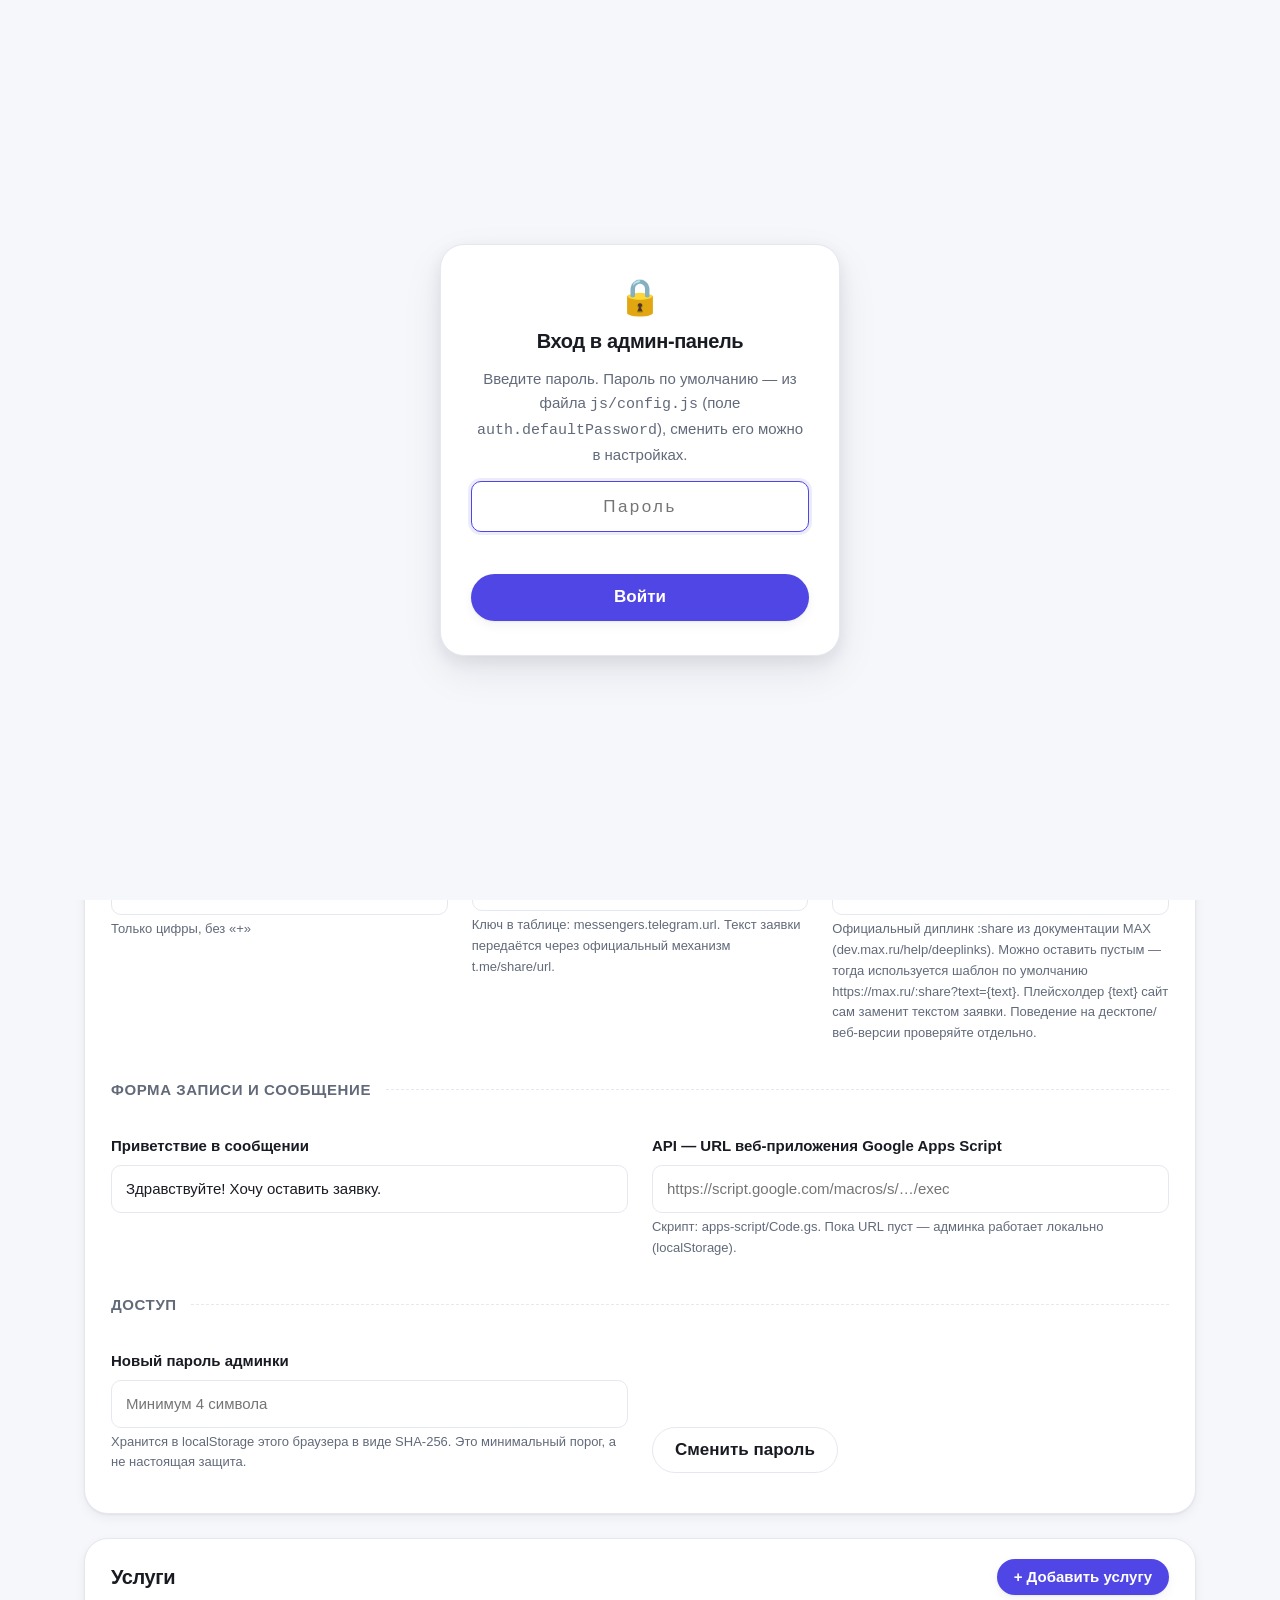
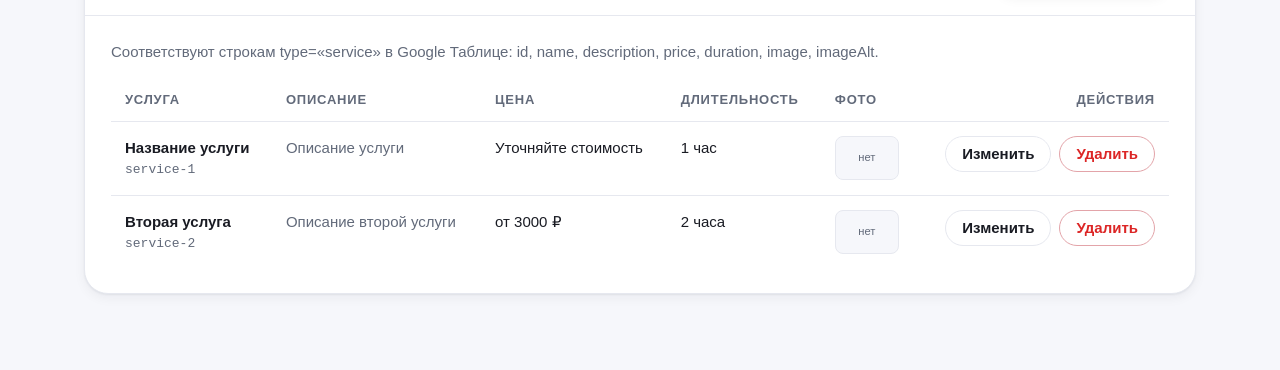
==== commit 52b59edf: "изменеия в работе функции отправкии сообщений свы TG и MAX" ====
--- a/admin.html
+++ b/admin.html
@@ -144,8 +144,12 @@
                   MAX включён
                 </label>
                 <input type="text" id="set-max-template" data-setting="messengers.max.linkTemplate"
-                       placeholder="Официальная ссылка MAX с {text}" aria-label="Шаблон ссылки MAX" />
-                <span class="desc">Только официальный механизм. Плейсхолдер {text} заменится сообщением.</span>
+                       placeholder="https://max.ru/:share?text={text}" aria-label="Шаблон ссылки MAX" />
+                <span class="desc">Официальный диплинк :share из документации MAX
+                  (dev.max.ru/help/deeplinks). Можно оставить пустым — тогда используется
+                  шаблон по умолчанию https://max.ru/:share?text={text}. Плейсхолдер {text}
+                  сайт сам заменит текстом заявки. Поведение на десктопе/веб-версии
+                  проверяйте отдельно.</span>
               </div>
             </div>
           </fieldset>
--- a/css/main.css
+++ b/css/main.css
@@ -59,6 +59,11 @@
   color: var(--c-ink);
   background: var(--c-bg);
   -webkit-font-smoothing: antialiased;
+}
+
+/* Атрибут hidden обязан скрывать элемент, даже если у него задан display */
+[hidden] {
+  display: none !important;
 }
 
 img {
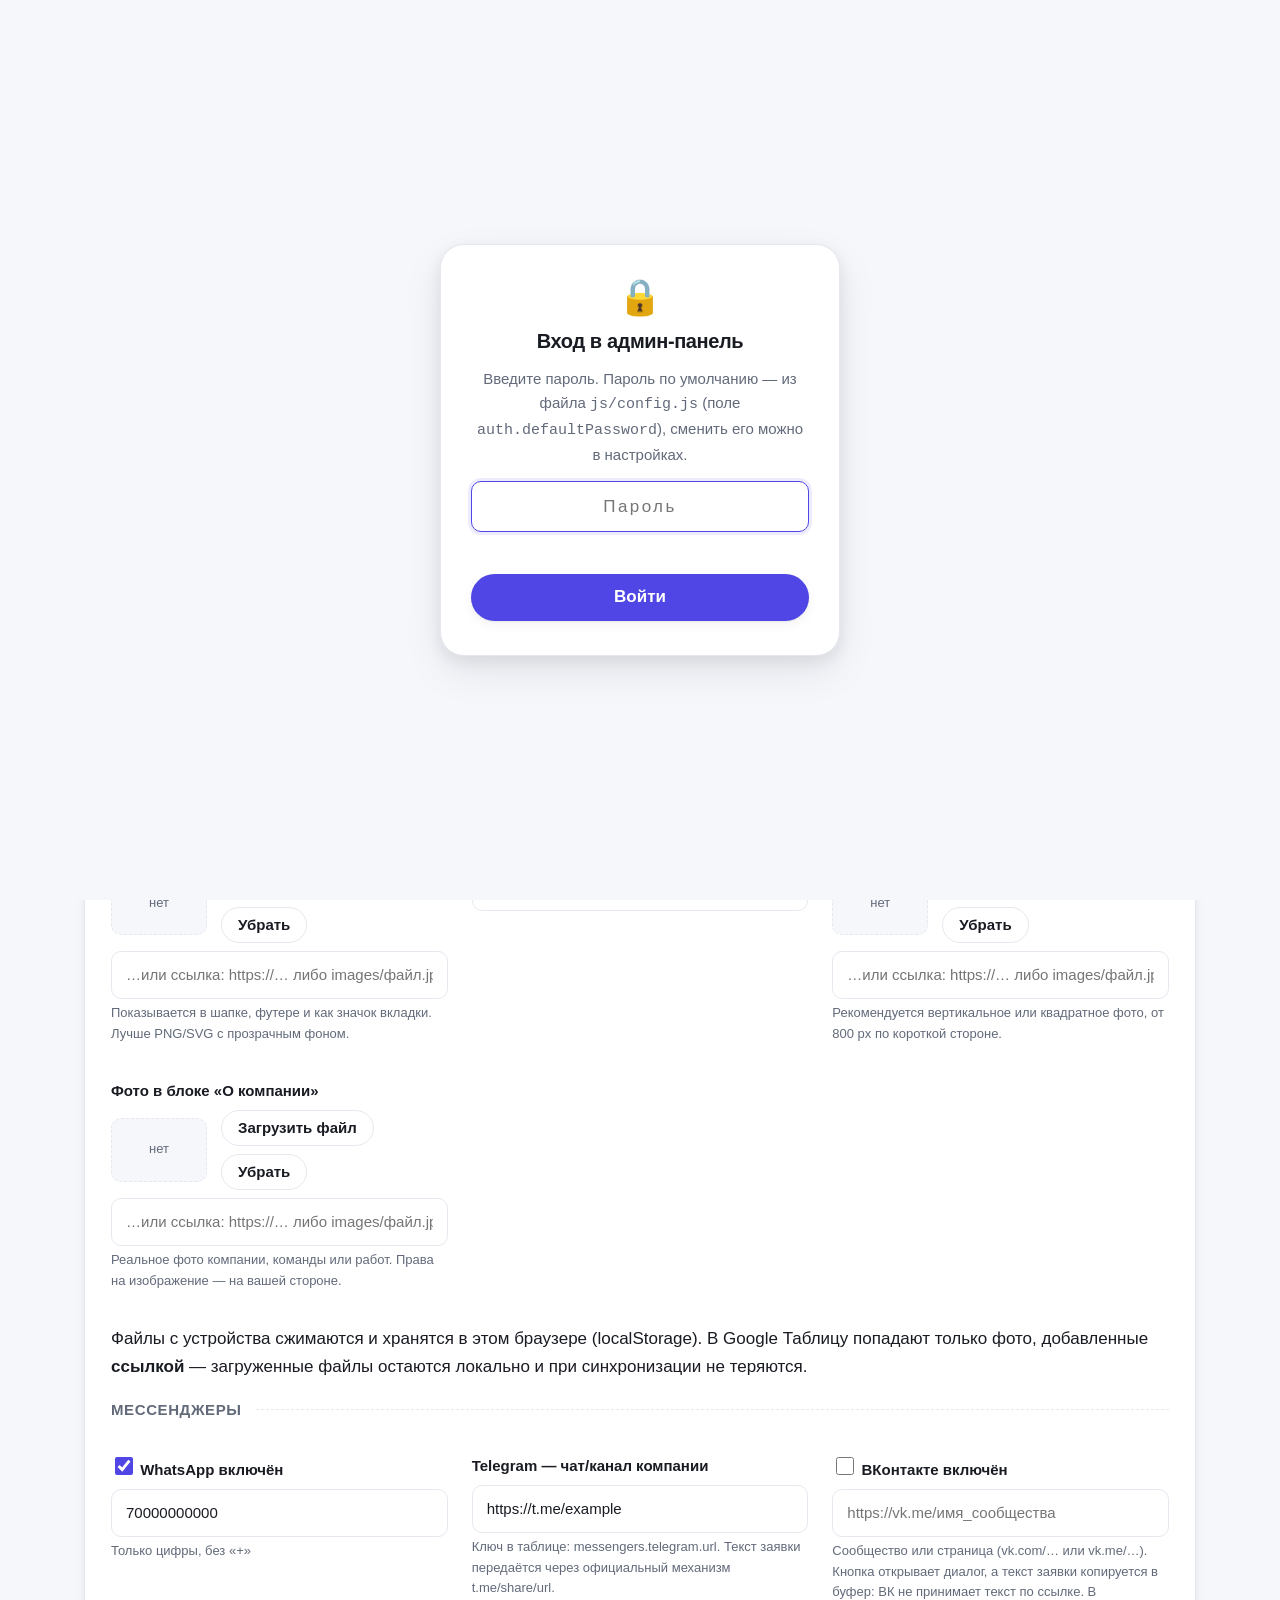
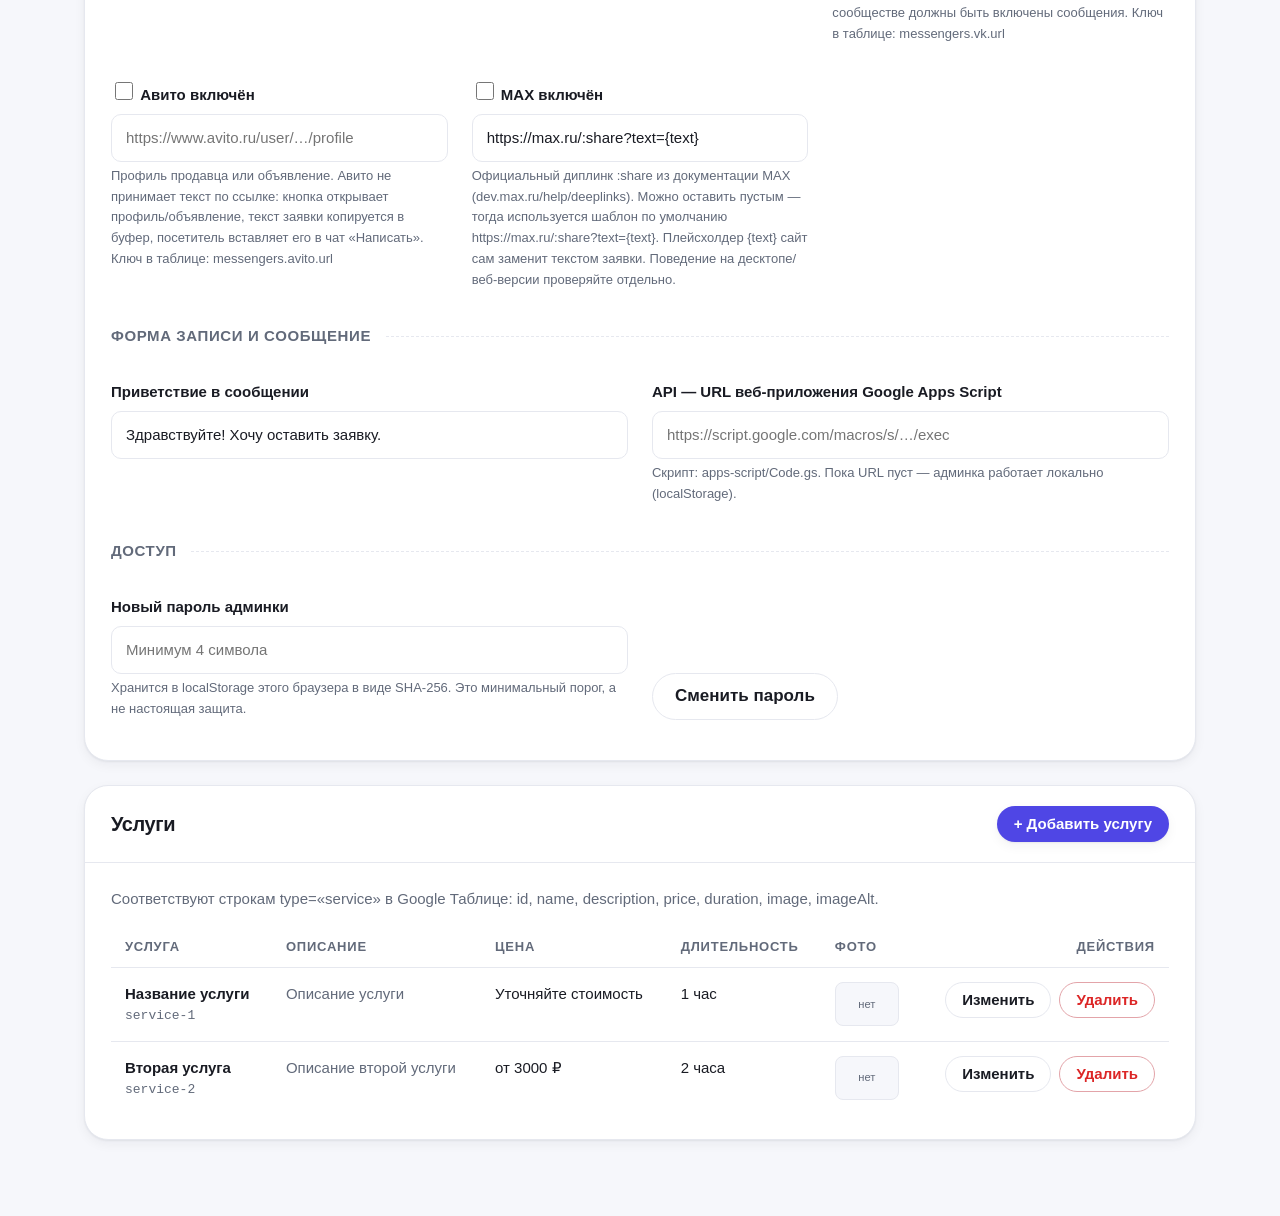
==== commit c34f2d93: "добавил лого, фото, авито и вк" ====
--- a/admin.html
+++ b/admin.html
@@ -119,6 +119,64 @@
           </div>
 
           <fieldset class="fieldset">
+            <legend>Логотип и фото витрины</legend>
+            <div class="settings-grid">
+              <div class="field image-field" data-image-field="branding.logo" data-png="1">
+                <label>Логотип</label>
+                <div class="image-field__row">
+                  <div class="image-field__preview" data-preview><span>нет</span></div>
+                  <div class="image-field__controls">
+                    <input type="file" accept="image/*" data-file hidden />
+                    <button class="btn btn--ghost btn--sm" type="button" data-pick>Загрузить файл</button>
+                    <button class="btn btn--ghost btn--sm" type="button" data-clear>Убрать</button>
+                  </div>
+                </div>
+                <input type="text" data-url placeholder="…или ссылка: https://… либо images/файл.jpg" aria-label="Логотип — ссылка" />
+                <span class="desc">Показывается в шапке, футере и как значок вкладки. Лучше PNG/SVG с прозрачным фоном.</span>
+              </div>
+
+              <div class="field">
+                <label for="set-logo-alt">Alt-текст логотипа</label>
+                <input type="text" id="set-logo-alt" data-setting="branding.logoAlt" placeholder="По умолчанию — название компании" />
+              </div>
+
+              <div class="field image-field" data-image-field="branding.heroImage">
+                <label>Фото в главном блоке (hero)</label>
+                <div class="image-field__row">
+                  <div class="image-field__preview" data-preview><span>нет</span></div>
+                  <div class="image-field__controls">
+                    <input type="file" accept="image/*" data-file hidden />
+                    <button class="btn btn--ghost btn--sm" type="button" data-pick>Загрузить файл</button>
+                    <button class="btn btn--ghost btn--sm" type="button" data-clear>Убрать</button>
+                  </div>
+                </div>
+                <input type="text" data-url placeholder="…или ссылка: https://… либо images/файл.jpg" aria-label="Фото в главном блоке (hero) — ссылка" />
+                <span class="desc">Рекомендуется вертикальное или квадратное фото, от 800 px по короткой стороне.</span>
+              </div>
+
+              <div class="field image-field" data-image-field="branding.aboutImage">
+                <label>Фото в блоке «О компании»</label>
+                <div class="image-field__row">
+                  <div class="image-field__preview" data-preview><span>нет</span></div>
+                  <div class="image-field__controls">
+                    <input type="file" accept="image/*" data-file hidden />
+                    <button class="btn btn--ghost btn--sm" type="button" data-pick>Загрузить файл</button>
+                    <button class="btn btn--ghost btn--sm" type="button" data-clear>Убрать</button>
+                  </div>
+                </div>
+                <input type="text" data-url placeholder="…или ссылка: https://… либо images/файл.jpg" aria-label="Фото в блоке «О компании» — ссылка" />
+                <span class="desc">Реальное фото компании, команды или работ. Права на изображение — на вашей стороне.</span>
+              </div>
+
+              <p class="desc" style="grid-column:1/-1;margin:0">
+                Файлы с устройства сжимаются и хранятся в этом браузере (localStorage).
+                В Google Таблицу попадают только фото, добавленные <b>ссылкой</b> — загруженные
+                файлы остаются локально и при синхронизации не теряются.
+              </p>
+            </div>
+          </fieldset>
+
+          <fieldset class="fieldset">
             <legend>Мессенджеры</legend>
             <div class="settings-grid">
               <div class="field">
@@ -136,6 +194,30 @@
                 <input type="text" id="set-tg-chat" data-setting="messengers.telegram.chatUrl" />
                 <span class="desc">Ключ в таблице: messengers.telegram.url. Текст заявки передаётся
                   через официальный механизм t.me/share/url.</span>
+              </div>
+
+              <div class="field">
+                <label class="field--check">
+                  <input type="checkbox" id="set-vk-enabled" data-setting="messengers.vk.enabled" />
+                  ВКонтакте включён
+                </label>
+                <input type="text" id="set-vk-url" data-setting="messengers.vk.chatUrl"
+                       placeholder="https://vk.me/имя_сообщества" aria-label="Ссылка на сообщество ВКонтакте" />
+                <span class="desc">Сообщество или страница (vk.com/… или vk.me/…). Кнопка открывает диалог,
+                  а текст заявки копируется в буфер: ВК не принимает текст по ссылке.
+                  В сообществе должны быть включены сообщения. Ключ в таблице: messengers.vk.url</span>
+              </div>
+
+              <div class="field">
+                <label class="field--check">
+                  <input type="checkbox" id="set-avito-enabled" data-setting="messengers.avito.enabled" />
+                  Авито включён
+                </label>
+                <input type="text" id="set-avito-url" data-setting="messengers.avito.chatUrl"
+                       placeholder="https://www.avito.ru/user/…/profile" aria-label="Ссылка на профиль или объявление Авито" />
+                <span class="desc">Профиль продавца или объявление. Авито не принимает текст по ссылке:
+                  кнопка открывает профиль/объявление, текст заявки копируется в буфер,
+                  посетитель вставляет его в чат «Написать». Ключ в таблице: messengers.avito.url</span>
               </div>
 
               <div class="field">
@@ -256,15 +338,23 @@
             </div>
           </div>
 
-          <div class="settings-grid" style="grid-template-columns:1fr 1fr">
-            <div class="field">
-              <label for="svc-image">URL изображения</label>
-              <input type="text" id="svc-image" data-svc="image" placeholder="images/service.jpg" />
-            </div>
-            <div class="field">
-              <label for="svc-image-alt">Alt-текст изображения</label>
-              <input type="text" id="svc-image-alt" data-svc="imageAlt" />
-            </div>
+          <div class="field image-field" data-image-field="service">
+                <label>Фото услуги</label>
+                <div class="image-field__row">
+                  <div class="image-field__preview" data-preview><span>нет</span></div>
+                  <div class="image-field__controls">
+                    <input type="file" accept="image/*" data-file hidden />
+                    <button class="btn btn--ghost btn--sm" type="button" data-pick>Загрузить файл</button>
+                    <button class="btn btn--ghost btn--sm" type="button" data-clear>Убрать</button>
+                  </div>
+                </div>
+                <input type="text" data-url placeholder="…или ссылка: https://… либо images/файл.jpg" aria-label="Фото услуги — ссылка" />
+                <span class="desc">Загрузите файл или вставьте ссылку.</span>
+              </div>
+
+          <div class="field">
+            <label for="svc-image-alt">Alt-текст изображения</label>
+            <input type="text" id="svc-image-alt" data-svc="imageAlt" />
           </div>
         </form>
       </div>
--- a/css/main.css
+++ b/css/main.css
@@ -219,6 +219,24 @@
   background: #5b3df0;
 }
 
+.btn--vk {
+  background: #0077ff;
+  color: #fff;
+}
+
+.btn--vk:hover {
+  background: #0066dd;
+}
+
+.btn--avito {
+  background: #0af;
+  color: #fff;
+}
+
+.btn--avito:hover {
+  background: #0095dd;
+}
+
 .btn--sm {
   padding: 8px 16px;
   font-size: var(--text-sm);
@@ -268,6 +286,21 @@
   text-decoration: none;
 }
 
+.logo__img {
+  height: 38px;
+  max-width: 160px;
+  width: auto;
+  object-fit: contain;
+  display: block;
+}
+
+.logo__img[hidden],
+.hero__photo[hidden],
+.about-media__img[hidden],
+.footer__logo[hidden] {
+  display: none;
+}
+
 .logo__mark {
   width: 34px;
   height: 34px;
@@ -443,6 +476,23 @@
   justify-content: flex-end;
   position: relative;
   overflow: hidden;
+}
+
+.hero__photo {
+  position: absolute;
+  inset: 0;
+  width: 100%;
+  height: 100%;
+  object-fit: cover;
+  z-index: 0;
+}
+
+.hero__card.has-photo::before {
+  content: '';
+  position: absolute;
+  inset: 0;
+  z-index: 0;
+  background: linear-gradient(to top, rgba(18, 20, 28, 0.72), rgba(18, 20, 28, 0.05) 65%);
 }
 
 .hero__card::after {
@@ -630,6 +680,8 @@
 }
 
 .about-media {
+  position: relative;
+  overflow: hidden;
   border-radius: var(--radius-lg);
   background:
     radial-gradient(20rem 12rem at 80% 10%, rgba(139, 92, 246, 0.18), transparent 60%),
@@ -640,6 +692,14 @@
   color: var(--c-muted);
   font-size: var(--text-sm);
   box-shadow: var(--shadow-sm);
+}
+
+.about-media__img {
+  position: absolute;
+  inset: 0;
+  width: 100%;
+  height: 100%;
+  object-fit: cover;
 }
 
 .feature-list {
@@ -749,6 +809,22 @@
   gap: 40px;
   padding-bottom: 36px;
   border-bottom: 1px solid rgba(255, 255, 255, 0.08);
+}
+
+.footer__brand {
+  display: flex;
+  align-items: center;
+  gap: 10px;
+}
+
+.footer__logo {
+  height: 32px;
+  max-width: 140px;
+  width: auto;
+  object-fit: contain;
+  background: #fff;
+  border-radius: 8px;
+  padding: 3px 6px;
 }
 
 .footer h4 {
--- a/css/admin.css
+++ b/css/admin.css
@@ -380,3 +380,38 @@
     padding: 18px;
   }
 }
+
+/* ---------- Загрузка изображений ---------- */
+
+.image-field__row {
+  display: flex;
+  align-items: center;
+  gap: 14px;
+  margin-bottom: 8px;
+}
+
+.image-field__preview {
+  width: 96px;
+  height: 64px;
+  flex: none;
+  border-radius: 10px;
+  border: 1px dashed var(--c-line);
+  background: var(--c-bg);
+  display: grid;
+  place-items: center;
+  overflow: hidden;
+  color: var(--c-muted);
+  font-size: var(--text-xs);
+}
+
+.image-field__preview img {
+  width: 100%;
+  height: 100%;
+  object-fit: contain;
+}
+
+.image-field__controls {
+  display: flex;
+  flex-wrap: wrap;
+  gap: 8px;
+}
